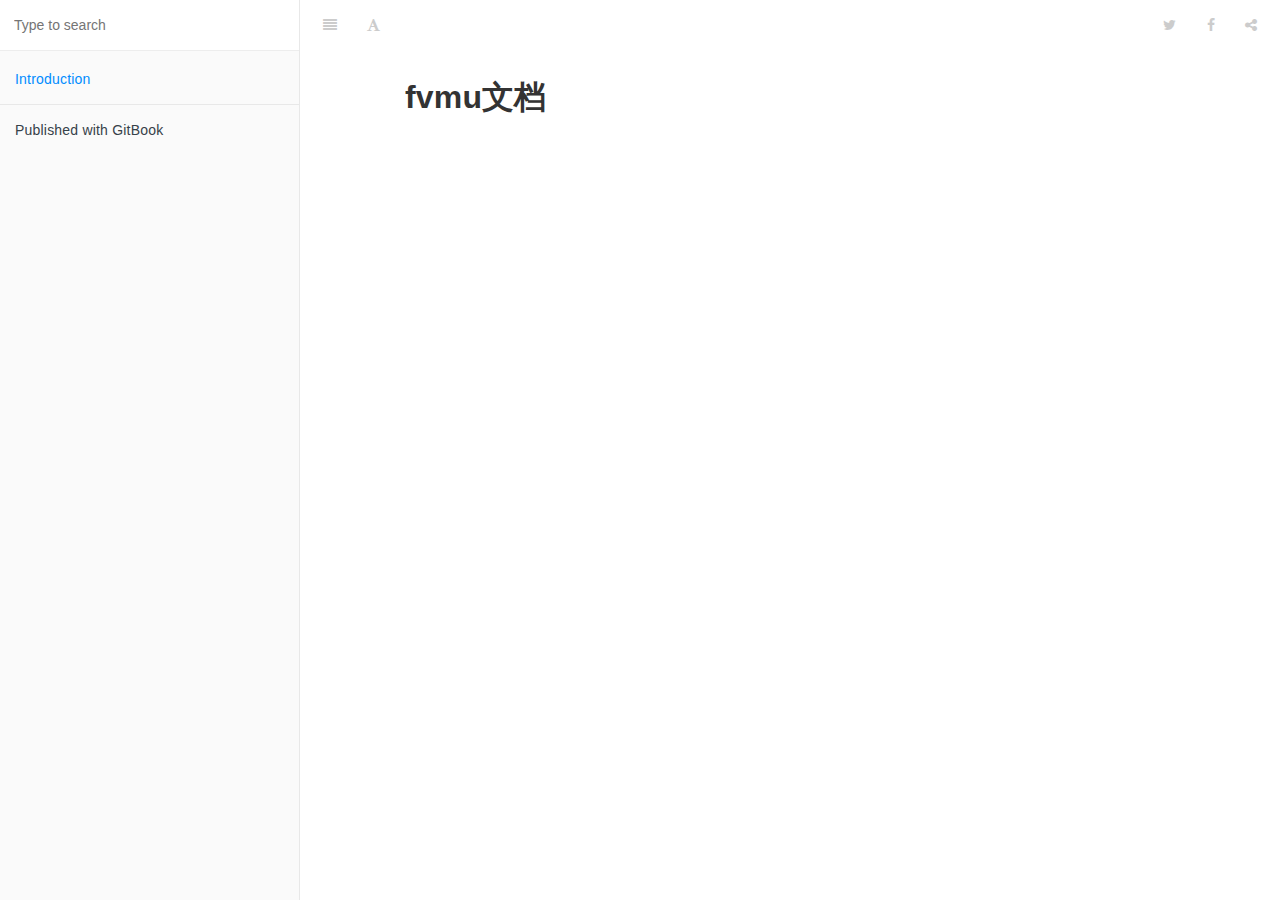
==== docs/index.html @ e343ff49 "初始化" ====
<!DOCTYPE HTML>
<html lang="" >
    <head>
        <meta charset="UTF-8">
        <meta content="text/html; charset=utf-8" http-equiv="Content-Type">
        <title>Introduction · GitBook</title>
        <meta http-equiv="X-UA-Compatible" content="IE=edge" />
        <meta name="description" content="">
        <meta name="generator" content="GitBook 3.2.3">
        
        
        
    
    <link rel="stylesheet" href="gitbook/style.css">

    
            
                
                <link rel="stylesheet" href="gitbook/gitbook-plugin-highlight/website.css">
                
            
                
                <link rel="stylesheet" href="gitbook/gitbook-plugin-search/search.css">
                
            
                
                <link rel="stylesheet" href="gitbook/gitbook-plugin-fontsettings/website.css">
                
            
        

    

    
        
    
        
    
        
    
        
    
        
    
        
    

        
    
    
    <meta name="HandheldFriendly" content="true"/>
    <meta name="viewport" content="width=device-width, initial-scale=1, user-scalable=no">
    <meta name="apple-mobile-web-app-capable" content="yes">
    <meta name="apple-mobile-web-app-status-bar-style" content="black">
    <link rel="apple-touch-icon-precomposed" sizes="152x152" href="gitbook/images/apple-touch-icon-precomposed-152.png">
    <link rel="shortcut icon" href="gitbook/images/favicon.ico" type="image/x-icon">

    
    

    </head>
    <body>
        
<div class="book">
    <div class="book-summary">
        
            
<div id="book-search-input" role="search">
    <input type="text" placeholder="Type to search" />
</div>

            
                <nav role="navigation">
                


<ul class="summary">
    
    

    

    
        
        
    
        <li class="chapter active" data-level="1.1" data-path="./">
            
                <a href="./">
            
                    
                    Introduction
            
                </a>
            

            
        </li>
    

    

    <li class="divider"></li>

    <li>
        <a href="https://www.gitbook.com" target="blank" class="gitbook-link">
            Published with GitBook
        </a>
    </li>
</ul>


                </nav>
            
        
    </div>

    <div class="book-body">
        
            <div class="body-inner">
                
                    

<div class="book-header" role="navigation">
    

    <!-- Title -->
    <h1>
        <i class="fa fa-circle-o-notch fa-spin"></i>
        <a href="." >Introduction</a>
    </h1>
</div>




                    <div class="page-wrapper" tabindex="-1" role="main">
                        <div class="page-inner">
                            
<div id="book-search-results">
    <div class="search-noresults">
    
                                <section class="normal markdown-section">
                                
                                <h1 id="fvmu&#x6587;&#x6863;">fvmu&#x6587;&#x6863;</h1>

                                
                                </section>
                            
    </div>
    <div class="search-results">
        <div class="has-results">
            
            <h1 class="search-results-title"><span class='search-results-count'></span> results matching "<span class='search-query'></span>"</h1>
            <ul class="search-results-list"></ul>
            
        </div>
        <div class="no-results">
            
            <h1 class="search-results-title">No results matching "<span class='search-query'></span>"</h1>
            
        </div>
    </div>
</div>

                        </div>
                    </div>
                
            </div>

            
                
                
            
        
    </div>

    <script>
        var gitbook = gitbook || [];
        gitbook.push(function() {
            gitbook.page.hasChanged({"page":{"title":"Introduction","level":"1.1","depth":1,"dir":"ltr"},"config":{"gitbook":"*","theme":"default","variables":{},"plugins":[],"pluginsConfig":{"highlight":{},"search":{},"lunr":{"maxIndexSize":1000000,"ignoreSpecialCharacters":false},"sharing":{"facebook":true,"twitter":true,"google":false,"weibo":false,"instapaper":false,"vk":false,"all":["facebook","google","twitter","weibo","instapaper"]},"fontsettings":{"theme":"white","family":"sans","size":2},"theme-default":{"styles":{"website":"styles/website.css","pdf":"styles/pdf.css","epub":"styles/epub.css","mobi":"styles/mobi.css","ebook":"styles/ebook.css","print":"styles/print.css"},"showLevel":false}},"structure":{"langs":"LANGS.md","readme":"README.md","glossary":"GLOSSARY.md","summary":"SUMMARY.md"},"pdf":{"pageNumbers":true,"fontSize":12,"fontFamily":"Arial","paperSize":"a4","chapterMark":"pagebreak","pageBreaksBefore":"/","margin":{"right":62,"left":62,"top":56,"bottom":56}},"styles":{"website":"styles/website.css","pdf":"styles/pdf.css","epub":"styles/epub.css","mobi":"styles/mobi.css","ebook":"styles/ebook.css","print":"styles/print.css"}},"file":{"path":"README.MD","mtime":"2018-05-11T04:02:07.594Z","type":"markdown"},"gitbook":{"version":"3.2.3","time":"2018-05-11T05:44:29.492Z"},"basePath":".","book":{"language":""}});
        });
    </script>
</div>

        
    <script src="gitbook/gitbook.js"></script>
    <script src="gitbook/theme.js"></script>
    
        
        <script src="gitbook/gitbook-plugin-search/search-engine.js"></script>
        
    
        
        <script src="gitbook/gitbook-plugin-search/search.js"></script>
        
    
        
        <script src="gitbook/gitbook-plugin-lunr/lunr.min.js"></script>
        
    
        
        <script src="gitbook/gitbook-plugin-lunr/search-lunr.js"></script>
        
    
        
        <script src="gitbook/gitbook-plugin-sharing/buttons.js"></script>
        
    
        
        <script src="gitbook/gitbook-plugin-fontsettings/fontsettings.js"></script>
        
    

    </body>
</html>
---- docs/gitbook/gitbook-plugin-highlight/website.css ----
.book .book-body .page-wrapper .page-inner section.normal pre,
.book .book-body .page-wrapper .page-inner section.normal code {
  /* http://jmblog.github.com/color-themes-for-google-code-highlightjs */
  /* Tomorrow Comment */
  /* Tomorrow Red */
  /* Tomorrow Orange */
  /* Tomorrow Yellow */
  /* Tomorrow Green */
  /* Tomorrow Aqua */
  /* Tomorrow Blue */
  /* Tomorrow Purple */
}
.book .book-body .page-wrapper .page-inner section.normal pre .hljs-comment,
.book .book-body .page-wrapper .page-inner section.normal code .hljs-comment,
.book .book-body .page-wrapper .page-inner section.normal pre .hljs-title,
.book .book-body .page-wrapper .page-inner section.normal code .hljs-title {
  color: #8e908c;
}
.book .book-body .page-wrapper .page-inner section.normal pre .hljs-variable,
.book .book-body .page-wrapper .page-inner section.normal code .hljs-variable,
.book .book-body .page-wrapper .page-inner section.normal pre .hljs-attribute,
.book .book-body .page-wrapper .page-inner section.normal code .hljs-attribute,
.book .book-body .page-wrapper .page-inner section.normal pre .hljs-tag,
.book .book-body .page-wrapper .page-inner section.normal code .hljs-tag,
.book .book-body .page-wrapper .page-inner section.normal pre .hljs-regexp,
.book .book-body .page-wrapper .page-inner section.normal code .hljs-regexp,
.book .book-body .page-wrapper .page-inner section.normal pre .hljs-deletion,
.book .book-body .page-wrapper .page-inner section.normal code .hljs-deletion,
.book .book-body .page-wrapper .page-inner section.normal pre .ruby .hljs-constant,
.book .book-body .page-wrapper .page-inner section.normal code .ruby .hljs-constant,
.book .book-body .page-wrapper .page-inner section.normal pre .xml .hljs-tag .hljs-title,
.book .book-body .page-wrapper .page-inner section.normal code .xml .hljs-tag .hljs-title,
.book .book-body .page-wrapper .page-inner section.normal pre .xml .hljs-pi,
.book .book-body .page-wrapper .page-inner section.normal code .xml .hljs-pi,
.book .book-body .page-wrapper .page-inner section.normal pre .xml .hljs-doctype,
.book .book-body .page-wrapper .page-inner section.normal code .xml .hljs-doctype,
.book .book-body .page-wrapper .page-inner section.normal pre .html .hljs-doctype,
.book .book-body .page-wrapper .page-inner section.normal code .html .hljs-doctype,
.book .book-body .page-wrapper .page-inner section.normal pre .css .hljs-id,
.book .book-body .page-wrapper .page-inner section.normal code .css .hljs-id,
.book .book-body .page-wrapper .page-inner section.normal pre .css .hljs-class,
.book .book-body .page-wrapper .page-inner section.normal code .css .hljs-class,
.book .book-body .page-wrapper .page-inner section.normal pre .css .hljs-pseudo,
.book .book-body .page-wrapper .page-inner section.normal code .css .hljs-pseudo {
  color: #c82829;
}
.book .book-body .page-wrapper .page-inner section.normal pre .hljs-number,
.book .book-body .page-wrapper .page-inner section.normal code .hljs-number,
.book .book-body .page-wrapper .page-inner section.normal pre .hljs-preprocessor,
.book .book-body .page-wrapper .page-inner section.normal code .hljs-preprocessor,
.book .book-body .page-wrapper .page-inner section.normal pre .hljs-pragma,
.book .book-body .page-wrapper .page-inner section.normal code .hljs-pragma,
.book .book-body .page-wrapper .page-inner section.normal pre .hljs-built_in,
.book .book-body .page-wrapper .page-inner section.normal code .hljs-built_in,
.book .book-body .page-wrapper .page-inner section.normal pre .hljs-literal,
.book .book-body .page-wrapper .page-inner section.normal code .hljs-literal,
.book .book-body .page-wrapper .page-inner section.normal pre .hljs-params,
.book .book-body .page-wrapper .page-inner section.normal code .hljs-params,
.book .book-body .page-wrapper .page-inner section.normal pre .hljs-constant,
.book .book-body .page-wrapper .page-inner section.normal code .hljs-constant {
  color: #f5871f;
}
.book .book-body .page-wrapper .page-inner section.normal pre .ruby .hljs-class .hljs-title,
.book .book-body .page-wrapper .page-inner section.normal code .ruby .hljs-class .hljs-title,
.book .book-body .page-wrapper .page-inner section.normal pre .css .hljs-rules .hljs-attribute,
.book .book-body .page-wrapper .page-inner section.normal code .css .hljs-rules .hljs-attribute {
  color: #eab700;
}
.book .book-body .page-wrapper .page-inner section.normal pre .hljs-string,
.book .book-body .page-wrapper .page-inner section.normal code .hljs-string,
.book .book-body .page-wrapper .page-inner section.normal pre .hljs-value,
.book .book-body .page-wrapper .page-inner section.normal code .hljs-value,
.book .book-body .page-wrapper .page-inner section.normal pre .hljs-inheritance,
.book .book-body .page-wrapper .page-inner section.normal code .hljs-inheritance,
.book .book-body .page-wrapper .page-inner section.normal pre .hljs-header,
.book .book-body .page-wrapper .page-inner section.normal code .hljs-header,
.book .book-body .page-wrapper .page-inner section.normal pre .hljs-addition,
.book .book-body .page-wrapper .page-inner section.normal code .hljs-addition,
.book .book-body .page-wrapper .page-inner section.normal pre .ruby .hljs-symbol,
.book .book-body .page-wrapper .page-inner section.normal code .ruby .hljs-symbol,
.book .book-body .page-wrapper .page-inner section.normal pre .xml .hljs-cdata,
.book .book-body .page-wrapper .page-inner section.normal code .xml .hljs-cdata {
  color: #718c00;
}
.book .book-body .page-wrapper .page-inner section.normal pre .css .hljs-hexcolor,
.book .book-body .page-wrapper .page-inner section.normal code .css .hljs-hexcolor {
  color: #3e999f;
}
.book .book-body .page-wrapper .page-inner section.normal pre .hljs-function,
.book .book-body .page-wrapper .page-inner section.normal code .hljs-function,
.book .book-body .page-wrapper .page-inner section.normal pre .python .hljs-decorator,
.book .book-body .page-wrapper .page-inner section.normal code .python .hljs-decorator,
.book .book-body .page-wrapper .page-inner section.normal pre .python .hljs-title,
.book .book-body .page-wrapper .page-inner section.normal code .python .hljs-title,
.book .book-body .page-wrapper .page-inner section.normal pre .ruby .hljs-function .hljs-title,
.book .book-body .page-wrapper .page-inner section.normal code .ruby .hljs-function .hljs-title,
.book .book-body .page-wrapper .page-inner section.normal pre .ruby .hljs-title .hljs-keyword,
.book .book-body .page-wrapper .page-inner section.normal code .ruby .hljs-title .hljs-keyword,
.book .book-body .page-wrapper .page-inner section.normal pre .perl .hljs-sub,
.book .book-body .page-wrapper .page-inner section.normal code .perl .hljs-sub,
.book .book-body .page-wrapper .page-inner section.normal pre .javascript .hljs-title,
.book .book-body .page-wrapper .page-inner section.normal code .javascript .hljs-title,
.book .book-body .page-wrapper .page-inner section.normal pre .coffeescript .hljs-title,
.book .book-body .page-wrapper .page-inner section.normal code .coffeescript .hljs-title {
  color: #4271ae;
}
.book .book-body .page-wrapper .page-inner section.normal pre .hljs-keyword,
.book .book-body .page-wrapper .page-inner section.normal code .hljs-keyword,
.book .book-body .page-wrapper .page-inner section.normal pre .javascript .hljs-function,
.book .book-body .page-wrapper .page-inner section.normal code .javascript .hljs-function {
  color: #8959a8;
}
.book .book-body .page-wrapper .page-inner section.normal pre .hljs,
.book .book-body .page-wrapper .page-inner section.normal code .hljs {
  display: block;
  background: white;
  color: #4d4d4c;
  padding: 0.5em;
}
.book .book-body .page-wrapper .page-inner section.normal pre .coffeescript .javascript,
.book .book-body .page-wrapper .page-inner section.normal code .coffeescript .javascript,
.book .book-body .page-wrapper .page-inner section.normal pre .javascript .xml,
.book .book-body .page-wrapper .page-inner section.normal code .javascript .xml,
.book .book-body .page-wrapper .page-inner section.normal pre .tex .hljs-formula,
.book .book-body .page-wrapper .page-inner section.normal code .tex .hljs-formula,
.book .book-body .page-wrapper .page-inner section.normal pre .xml .javascript,
.book .book-body .page-wrapper .page-inner section.normal code .xml .javascript,
.book .book-body .page-wrapper .page-inner section.normal pre .xml .vbscript,
.book .book-body .page-wrapper .page-inner section.normal code .xml .vbscript,
.book .book-body .page-wrapper .page-inner section.normal pre .xml .css,
.book .book-body .page-wrapper .page-inner section.normal code .xml .css,
.book .book-body .page-wrapper .page-inner section.normal pre .xml .hljs-cdata,
.book .book-body .page-wrapper .page-inner section.normal code .xml .hljs-cdata {
  opacity: 0.5;
}
.book.color-theme-1 .book-body .page-wrapper .page-inner section.normal pre,
.book.color-theme-1 .book-body .page-wrapper .page-inner section.normal code {
  /*

Orginal Style from ethanschoonover.com/solarized (c) Jeremy Hull <sourdrums@gmail.com>

*/
  /* Solarized Green */
  /* Solarized Cyan */
  /* Solarized Blue */
  /* Solarized Yellow */
  /* Solarized Orange */
  /* Solarized Red */
  /* Solarized Violet */
}
.book.color-theme-1 .book-body .page-wrapper .page-inner section.normal pre .hljs,
.book.color-theme-1 .book-body .page-wrapper .page-inner section.normal code .hljs {
  display: block;
  padding: 0.5em;
  background: #fdf6e3;
  color: #657b83;
}
.book.color-theme-1 .book-body .page-wrapper .page-inner section.normal pre .hljs-comment,
.book.color-theme-1 .book-body .page-wrapper .page-inner section.normal code .hljs-comment,
.book.color-theme-1 .book-body .page-wrapper .page-inner section.normal pre .hljs-template_comment,
.book.color-theme-1 .book-body .page-wrapper .page-inner section.normal code .hljs-template_comment,
.book.color-theme-1 .book-body .page-wrapper .page-inner section.normal pre .diff .hljs-header,
.book.color-theme-1 .book-body .page-wrapper .page-inner section.normal code .diff .hljs-header,
.book.color-theme-1 .book-body .page-wrapper .page-inner section.normal pre .hljs-doctype,
.book.color-theme-1 .book-body .page-wrapper .page-inner section.normal code .hljs-doctype,
.book.color-theme-1 .book-body .page-wrapper .page-inner section.normal pre .hljs-pi,
.book.color-theme-1 .book-body .page-wrapper .page-inner section.normal code .hljs-pi,
.book.color-theme-1 .book-body .page-wrapper .page-inner section.normal pre .lisp .hljs-string,
.book.color-theme-1 .book-body .page-wrapper .page-inner section.normal code .lisp .hljs-string,
.book.color-theme-1 .book-body .page-wrapper .page-inner section.normal pre .hljs-javadoc,
.book.color-theme-1 .book-body .page-wrapper .page-inner section.normal code .hljs-javadoc {
  color: #93a1a1;
}
.book.color-theme-1 .book-body .page-wrapper .page-inner section.normal pre .hljs-keyword,
.book.color-theme-1 .book-body .page-wrapper .page-inner section.normal code .hljs-keyword,
.book.color-theme-1 .book-body .page-wrapper .page-inner section.normal pre .hljs-winutils,
.book.color-theme-1 .book-body .page-wrapper .page-inner section.normal code .hljs-winutils,
.book.color-theme-1 .book-body .page-wrapper .page-inner section.normal pre .method,
.book.color-theme-1 .book-body .page-wrapper .page-inner section.normal code .method,
.book.color-theme-1 .book-body .page-wrapper .page-inner section.normal pre .hljs-addition,
.book.color-theme-1 .book-body .page-wrapper .page-inner section.normal code .hljs-addition,
.book.color-theme-1 .book-body .page-wrapper .page-inner section.normal pre .css .hljs-tag,
.book.color-theme-1 .book-body .page-wrapper .page-inner section.normal code .css .hljs-tag,
.book.color-theme-1 .book-body .page-wrapper .page-inner section.normal pre .hljs-request,
.book.color-theme-1 .book-body .page-wrapper .page-inner section.normal code .hljs-request,
.book.color-theme-1 .book-body .page-wrapper .page-inner section.normal pre .hljs-status,
.book.color-theme-1 .book-body .page-wrapper .page-inner section.normal code .hljs-status,
.book.color-theme-1 .book-body .page-wrapper .page-inner section.normal pre .nginx .hljs-title,
.book.color-theme-1 .book-body .page-wrapper .page-inner section.normal code .nginx .hljs-title {
  color: #859900;
}
.book.color-theme-1 .book-body .page-wrapper .page-inner section.normal pre .hljs-number,
.book.color-theme-1 .book-body .page-wrapper .page-inner section.normal code .hljs-number,
.book.color-theme-1 .book-body .page-wrapper .page-inner section.normal pre .hljs-command,
.book.color-theme-1 .book-body .page-wrapper .page-inner section.normal code .hljs-command,
.book.color-theme-1 .book-body .page-wrapper .page-inner section.normal pre .hljs-string,
.book.color-theme-1 .book-body .page-wrapper .page-inner section.normal code .hljs-string,
.book.color-theme-1 .book-body .page-wrapper .page-inner section.normal pre .hljs-tag .hljs-value,
.book.color-theme-1 .book-body .page-wrapper .page-inner section.normal code .hljs-tag .hljs-value,
.book.color-theme-1 .book-body .page-wrapper .page-inner section.normal pre .hljs-rules .hljs-value,
.book.color-theme-1 .book-body .page-wrapper .page-inner section.normal code .hljs-rules .hljs-value,
.book.color-theme-1 .book-body .page-wrapper .page-inner section.normal pre .hljs-phpdoc,
.book.color-theme-1 .book-body .page-wrapper .page-inner section.normal code .hljs-phpdoc,
.book.color-theme-1 .book-body .page-wrapper .page-inner section.normal pre .tex .hljs-formula,
.book.color-theme-1 .book-body .page-wrapper .page-inner section.normal code .tex .hljs-formula,
.book.color-theme-1 .book-body .page-wrapper .page-inner section.normal pre .hljs-regexp,
.book.color-theme-1 .book-body .page-wrapper .page-inner section.normal code .hljs-regexp,
.book.color-theme-1 .book-body .page-wrapper .page-inner section.normal pre .hljs-hexcolor,
.book.color-theme-1 .book-body .page-wrapper .page-inner section.normal code .hljs-hexcolor,
.book.color-theme-1 .book-body .page-wrapper .page-inner section.normal pre .hljs-link_url,
.book.color-theme-1 .book-body .page-wrapper .page-inner section.normal code .hljs-link_url {
  color: #2aa198;
}
.book.color-theme-1 .book-body .page-wrapper .page-inner section.normal pre .hljs-title,
.book.color-theme-1 .book-body .page-wrapper .page-inner section.normal code .hljs-title,
.book.color-theme-1 .book-body .page-wrapper .page-inner section.normal pre .hljs-localvars,
.book.color-theme-1 .book-body .page-wrapper .page-inner section.normal code .hljs-localvars,
.book.color-theme-1 .book-body .page-wrapper .page-inner section.normal pre .hljs-chunk,
.book.color-theme-1 .book-body .page-wrapper .page-inner section.normal code .hljs-chunk,
.book.color-theme-1 .book-body .page-wrapper .page-inner section.normal pre .hljs-decorator,
.book.color-theme-1 .book-body .page-wrapper .page-inner section.normal code .hljs-decorator,
.book.color-theme-1 .book-body .page-wrapper .page-inner section.normal pre .hljs-built_in,
.book.color-theme-1 .book-body .page-wrapper .page-inner section.normal code .hljs-built_in,
.book.color-theme-1 .book-body .page-wrapper .page-inner section.normal pre .hljs-identifier,
.book.color-theme-1 .book-body .page-wrapper .page-inner section.normal code .hljs-identifier,
.book.color-theme-1 .book-body .page-wrapper .page-inner section.normal pre .vhdl .hljs-literal,
.book.color-theme-1 .book-body .page-wrapper .page-inner section.normal code .vhdl .hljs-literal,
.book.color-theme-1 .book-body .page-wrapper .page-inner section.normal pre .hljs-id,
.book.color-theme-1 .book-body .page-wrapper .page-inner section.normal code .hljs-id,
.book.color-theme-1 .book-body .page-wrapper .page-inner section.normal pre .css .hljs-function,
.book.color-theme-1 .book-body .page-wrapper .page-inner section.normal code .css .hljs-function {
  color: #268bd2;
}
.book.color-theme-1 .book-body .page-wrapper .page-inner section.normal pre .hljs-attribute,
.book.color-theme-1 .book-body .page-wrapper .page-inner section.normal code .hljs-attribute,
.book.color-theme-1 .book-body .page-wrapper .page-inner section.normal pre .hljs-variable,
.book.color-theme-1 .book-body .page-wrapper .page-inner section.normal code .hljs-variable,
.book.color-theme-1 .book-body .page-wrapper .page-inner section.normal pre .lisp .hljs-body,
.book.color-theme-1 .book-body .page-wrapper .page-inner section.normal code .lisp .hljs-body,
.book.color-theme-1 .book-body .page-wrapper .page-inner section.normal pre .smalltalk .hljs-number,
.book.color-theme-1 .book-body .page-wrapper .page-inner section.normal code .smalltalk .hljs-number,
.book.color-theme-1 .book-body .page-wrapper .page-inner section.normal pre .hljs-constant,
.book.color-theme-1 .book-body .page-wrapper .page-inner section.normal code .hljs-constant,
.book.color-theme-1 .book-body .page-wrapper .page-inner section.normal pre .hljs-class .hljs-title,
.book.color-theme-1 .book-body .page-wrapper .page-inner section.normal code .hljs-class .hljs-title,
.book.color-theme-1 .book-body .page-wrapper .page-inner section.normal pre .hljs-parent,
.book.color-theme-1 .book-body .page-wrapper .page-inner section.normal code .hljs-parent,
.book.color-theme-1 .book-body .page-wrapper .page-inner section.normal pre .haskell .hljs-type,
.book.color-theme-1 .book-body .page-wrapper .page-inner section.normal code .haskell .hljs-type,
.book.color-theme-1 .book-body .page-wrapper .page-inner section.normal pre .hljs-link_reference,
.book.color-theme-1 .book-body .page-wrapper .page-inner section.normal code .hljs-link_reference {
  color: #b58900;
}
.book.color-theme-1 .book-body .page-wrapper .page-inner section.normal pre .hljs-preprocessor,
.book.color-theme-1 .book-body .page-wrapper .page-inner section.normal code .hljs-preprocessor,
.book.color-theme-1 .book-body .page-wrapper .page-inner section.normal pre .hljs-preprocessor .hljs-keyword,
.book.color-theme-1 .book-body .page-wrapper .page-inner section.normal code .hljs-preprocessor .hljs-keyword,
.book.color-theme-1 .book-body .page-wrapper .page-inner section.normal pre .hljs-pragma,
.book.color-theme-1 .book-body .page-wrapper .page-inner section.normal code .hljs-pragma,
.book.color-theme-1 .book-body .page-wrapper .page-inner section.normal pre .hljs-shebang,
.book.color-theme-1 .book-body .page-wrapper .page-inner section.normal code .hljs-shebang,
.book.color-theme-1 .book-body .page-wrapper .page-inner section.normal pre .hljs-symbol,
.book.color-theme-1 .book-body .page-wrapper .page-inner section.normal code .hljs-symbol,
.book.color-theme-1 .book-body .page-wrapper .page-inner section.normal pre .hljs-symbol .hljs-string,
.book.color-theme-1 .book-body .page-wrapper .page-inner section.normal code .hljs-symbol .hljs-string,
.book.color-theme-1 .book-body .page-wrapper .page-inner section.normal pre .diff .hljs-change,
.book.color-theme-1 .book-body .page-wrapper .page-inner section.normal code .diff .hljs-change,
.book.color-theme-1 .book-body .page-wrapper .page-inner section.normal pre .hljs-special,
.book.color-theme-1 .book-body .page-wrapper .page-inner section.normal code .hljs-special,
.book.color-theme-1 .book-body .page-wrapper .page-inner section.normal pre .hljs-attr_selector,
.book.color-theme-1 .book-body .page-wrapper .page-inner section.normal code .hljs-attr_selector,
.book.color-theme-1 .book-body .page-wrapper .page-inner section.normal pre .hljs-subst,
.book.color-theme-1 .book-body .page-wrapper .page-inner section.normal code .hljs-subst,
.book.color-theme-1 .book-body .page-wrapper .page-inner section.normal pre .hljs-cdata,
.book.color-theme-1 .book-body .page-wrapper .page-inner section.normal code .hljs-cdata,
.book.color-theme-1 .book-body .page-wrapper .page-inner section.normal pre .clojure .hljs-title,
.book.color-theme-1 .book-body .page-wrapper .page-inner section.normal code .clojure .hljs-title,
.book.color-theme-1 .book-body .page-wrapper .page-inner section.normal pre .css .hljs-pseudo,
.book.color-theme-1 .book-body .page-wrapper .page-inner section.normal code .css .hljs-pseudo,
.book.color-theme-1 .book-body .page-wrapper .page-inner section.normal pre .hljs-header,
.book.color-theme-1 .book-body .page-wrapper .page-inner section.normal code .hljs-header {
  color: #cb4b16;
}
.book.color-theme-1 .book-body .page-wrapper .page-inner section.normal pre .hljs-deletion,
.book.color-theme-1 .book-body .page-wrapper .page-inner section.normal code .hljs-deletion,
.book.color-theme-1 .book-body .page-wrapper .page-inner section.normal pre .hljs-important,
.book.color-theme-1 .book-body .page-wrapper .page-inner section.normal code .hljs-important {
  color: #dc322f;
}
.book.color-theme-1 .book-body .page-wrapper .page-inner section.normal pre .hljs-link_label,
.book.color-theme-1 .book-body .page-wrapper .page-inner section.normal code .hljs-link_label {
  color: #6c71c4;
}
.book.color-theme-1 .book-body .page-wrapper .page-inner section.normal pre .tex .hljs-formula,
.book.color-theme-1 .book-body .page-wrapper .page-inner section.normal code .tex .hljs-formula {
  background: #eee8d5;
}
.book.color-theme-2 .book-body .page-wrapper .page-inner section.normal pre,
.book.color-theme-2 .book-body .page-wrapper .page-inner section.normal code {
  /* Tomorrow Night Bright Theme */
  /* Original theme - https://github.com/chriskempson/tomorrow-theme */
  /* http://jmblog.github.com/color-themes-for-google-code-highlightjs */
  /* Tomorrow Comment */
  /* Tomorrow Red */
  /* Tomorrow Orange */
  /* Tomorrow Yellow */
  /* Tomorrow Green */
  /* Tomorrow Aqua */
  /* Tomorrow Blue */
  /* Tomorrow Purple */
}
.book.color-theme-2 .book-body .page-wrapper .page-inner section.normal pre .hljs-comment,
.book.color-theme-2 .book-body .page-wrapper .page-inner section.normal code .hljs-comment,
.book.color-theme-2 .book-body .page-wrapper .page-inner section.normal pre .hljs-title,
.book.color-theme-2 .book-body .page-wrapper .page-inner section.normal code .hljs-title {
  color: #969896;
}
.book.color-theme-2 .book-body .page-wrapper .page-inner section.normal pre .hljs-variable,
.book.color-theme-2 .book-body .page-wrapper .page-inner section.normal code .hljs-variable,
.book.color-theme-2 .book-body .page-wrapper .page-inner section.normal pre .hljs-attribute,
.book.color-theme-2 .book-body .page-wrapper .page-inner section.normal code .hljs-attribute,
.book.color-theme-2 .book-body .page-wrapper .page-inner section.normal pre .hljs-tag,
.book.color-theme-2 .book-body .page-wrapper .page-inner section.normal code .hljs-tag,
.book.color-theme-2 .book-body .page-wrapper .page-inner section.normal pre .hljs-regexp,
.book.color-theme-2 .book-body .page-wrapper .page-inner section.normal code .hljs-regexp,
.book.color-theme-2 .book-body .page-wrapper .page-inner section.normal pre .hljs-deletion,
.book.color-theme-2 .book-body .page-wrapper .page-inner section.normal code .hljs-deletion,
.book.color-theme-2 .book-body .page-wrapper .page-inner section.normal pre .ruby .hljs-constant,
.book.color-theme-2 .book-body .page-wrapper .page-inner section.normal code .ruby .hljs-constant,
.book.color-theme-2 .book-body .page-wrapper .page-inner section.normal pre .xml .hljs-tag .hljs-title,
.book.color-theme-2 .book-body .page-wrapper .page-inner section.normal code .xml .hljs-tag .hljs-title,
.book.color-theme-2 .book-body .page-wrapper .page-inner section.normal pre .xml .hljs-pi,
.book.color-theme-2 .book-body .page-wrapper .page-inner section.normal code .xml .hljs-pi,
.book.color-theme-2 .book-body .page-wrapper .page-inner section.normal pre .xml .hljs-doctype,
.book.color-theme-2 .book-body .page-wrapper .page-inner section.normal code .xml .hljs-doctype,
.book.color-theme-2 .book-body .page-wrapper .page-inner section.normal pre .html .hljs-doctype,
.book.color-theme-2 .book-body .page-wrapper .page-inner section.normal code .html .hljs-doctype,
.book.color-theme-2 .book-body .page-wrapper .page-inner section.normal pre .css .hljs-id,
.book.color-theme-2 .book-body .page-wrapper .page-inner section.normal code .css .hljs-id,
.book.color-theme-2 .book-body .page-wrapper .page-inner section.normal pre .css .hljs-class,
.book.color-theme-2 .book-body .page-wrapper .page-inner section.normal code .css .hljs-class,
.book.color-theme-2 .book-body .page-wrapper .page-inner section.normal pre .css .hljs-pseudo,
.book.color-theme-2 .book-body .page-wrapper .page-inner section.normal code .css .hljs-pseudo {
  color: #d54e53;
}
.book.color-theme-2 .book-body .page-wrapper .page-inner section.normal pre .hljs-number,
.book.color-theme-2 .book-body .page-wrapper .page-inner section.normal code .hljs-number,
.book.color-theme-2 .book-body .page-wrapper .page-inner section.normal pre .hljs-preprocessor,
.book.color-theme-2 .book-body .page-wrapper .page-inner section.normal code .hljs-preprocessor,
.book.color-theme-2 .book-body .page-wrapper .page-inner section.normal pre .hljs-pragma,
.book.color-theme-2 .book-body .page-wrapper .page-inner section.normal code .hljs-pragma,
.book.color-theme-2 .book-body .page-wrapper .page-inner section.normal pre .hljs-built_in,
.book.color-theme-2 .book-body .page-wrapper .page-inner section.normal code .hljs-built_in,
.book.color-theme-2 .book-body .page-wrapper .page-inner section.normal pre .hljs-literal,
.book.color-theme-2 .book-body .page-wrapper .page-inner section.normal code .hljs-literal,
.book.color-theme-2 .book-body .page-wrapper .page-inner section.normal pre .hljs-params,
.book.color-theme-2 .book-body .page-wrapper .page-inner section.normal code .hljs-params,
.book.color-theme-2 .book-body .page-wrapper .page-inner section.normal pre .hljs-constant,
.book.color-theme-2 .book-body .page-wrapper .page-inner section.normal code .hljs-constant {
  color: #e78c45;
}
.book.color-theme-2 .book-body .page-wrapper .page-inner section.normal pre .ruby .hljs-class .hljs-title,
.book.color-theme-2 .book-body .page-wrapper .page-inner section.normal code .ruby .hljs-class .hljs-title,
.book.color-theme-2 .book-body .page-wrapper .page-inner section.normal pre .css .hljs-rules .hljs-attribute,
.book.color-theme-2 .book-body .page-wrapper .page-inner section.normal code .css .hljs-rules .hljs-attribute {
  color: #e7c547;
}
.book.color-theme-2 .book-body .page-wrapper .page-inner section.normal pre .hljs-string,
.book.color-theme-2 .book-body .page-wrapper .page-inner section.normal code .hljs-string,
.book.color-theme-2 .book-body .page-wrapper .page-inner section.normal pre .hljs-value,
.book.color-theme-2 .book-body .page-wrapper .page-inner section.normal code .hljs-value,
.book.color-theme-2 .book-body .page-wrapper .page-inner section.normal pre .hljs-inheritance,
.book.color-theme-2 .book-body .page-wrapper .page-inner section.normal code .hljs-inheritance,
.book.color-theme-2 .book-body .page-wrapper .page-inner section.normal pre .hljs-header,
.book.color-theme-2 .book-body .page-wrapper .page-inner section.normal code .hljs-header,
.book.color-theme-2 .book-body .page-wrapper .page-inner section.normal pre .hljs-addition,
.book.color-theme-2 .book-body .page-wrapper .page-inner section.normal code .hljs-addition,
.book.color-theme-2 .book-body .page-wrapper .page-inner section.normal pre .ruby .hljs-symbol,
.book.color-theme-2 .book-body .page-wrapper .page-inner section.normal code .ruby .hljs-symbol,
.book.color-theme-2 .book-body .page-wrapper .page-inner section.normal pre .xml .hljs-cdata,
.book.color-theme-2 .book-body .page-wrapper .page-inner section.normal code .xml .hljs-cdata {
  color: #b9ca4a;
}
.book.color-theme-2 .book-body .page-wrapper .page-inner section.normal pre .css .hljs-hexcolor,
.book.color-theme-2 .book-body .page-wrapper .page-inner section.normal code .css .hljs-hexcolor {
  color: #70c0b1;
}
.book.color-theme-2 .book-body .page-wrapper .page-inner section.normal pre .hljs-function,
.book.color-theme-2 .book-body .page-wrapper .page-inner section.normal code .hljs-function,
.book.color-theme-2 .book-body .page-wrapper .page-inner section.normal pre .python .hljs-decorator,
.book.color-theme-2 .book-body .page-wrapper .page-inner section.normal code .python .hljs-decorator,
.book.color-theme-2 .book-body .page-wrapper .page-inner section.normal pre .python .hljs-title,
.book.color-theme-2 .book-body .page-wrapper .page-inner section.normal code .python .hljs-title,
.book.color-theme-2 .book-body .page-wrapper .page-inner section.normal pre .ruby .hljs-function .hljs-title,
.book.color-theme-2 .book-body .page-wrapper .page-inner section.normal code .ruby .hljs-function .hljs-title,
.book.color-theme-2 .book-body .page-wrapper .page-inner section.normal pre .ruby .hljs-title .hljs-keyword,
.book.color-theme-2 .book-body .page-wrapper .page-inner section.normal code .ruby .hljs-title .hljs-keyword,
.book.color-theme-2 .book-body .page-wrapper .page-inner section.normal pre .perl .hljs-sub,
.book.color-theme-2 .book-body .page-wrapper .page-inner section.normal code .perl .hljs-sub,
.book.color-theme-2 .book-body .page-wrapper .page-inner section.normal pre .javascript .hljs-title,
.book.color-theme-2 .book-body .page-wrapper .page-inner section.normal code .javascript .hljs-title,
.book.color-theme-2 .book-body .page-wrapper .page-inner section.normal pre .coffeescript .hljs-title,
.book.color-theme-2 .book-body .page-wrapper .page-inner section.normal code .coffeescript .hljs-title {
  color: #7aa6da;
}
.book.color-theme-2 .book-body .page-wrapper .page-inner section.normal pre .hljs-keyword,
.book.color-theme-2 .book-body .page-wrapper .page-inner section.normal code .hljs-keyword,
.book.color-theme-2 .book-body .page-wrapper .page-inner section.normal pre .javascript .hljs-function,
.book.color-theme-2 .book-body .page-wrapper .page-inner section.normal code .javascript .hljs-function {
  color: #c397d8;
}
.book.color-theme-2 .book-body .page-wrapper .page-inner section.normal pre .hljs,
.book.color-theme-2 .book-body .page-wrapper .page-inner section.normal code .hljs {
  display: block;
  background: black;
  color: #eaeaea;
  padding: 0.5em;
}
.book.color-theme-2 .book-body .page-wrapper .page-inner section.normal pre .coffeescript .javascript,
.book.color-theme-2 .book-body .page-wrapper .page-inner section.normal code .coffeescript .javascript,
.book.color-theme-2 .book-body .page-wrapper .page-inner section.normal pre .javascript .xml,
.book.color-theme-2 .book-body .page-wrapper .page-inner section.normal code .javascript .xml,
.book.color-theme-2 .book-body .page-wrapper .page-inner section.normal pre .tex .hljs-formula,
.book.color-theme-2 .book-body .page-wrapper .page-inner section.normal code .tex .hljs-formula,
.book.color-theme-2 .book-body .page-wrapper .page-inner section.normal pre .xml .javascript,
.book.color-theme-2 .book-body .page-wrapper .page-inner section.normal code .xml .javascript,
.book.color-theme-2 .book-body .page-wrapper .page-inner section.normal pre .xml .vbscript,
.book.color-theme-2 .book-body .page-wrapper .page-inner section.normal code .xml .vbscript,
.book.color-theme-2 .book-body .page-wrapper .page-inner section.normal pre .xml .css,
.book.color-theme-2 .book-body .page-wrapper .page-inner section.normal code .xml .css,
.book.color-theme-2 .book-body .page-wrapper .page-inner section.normal pre .xml .hljs-cdata,
.book.color-theme-2 .book-body .page-wrapper .page-inner section.normal code .xml .hljs-cdata {
  opacity: 0.5;
}
---- docs/gitbook/gitbook-plugin-search/search.css ----
/*
    This CSS only styled the search results section, not the search input
    It defines the basic interraction to hide content when displaying results, etc
*/
#book-search-results .search-results {
  display: none;
}
#book-search-results .search-results ul.search-results-list {
  list-style-type: none;
  padding-left: 0;
}
#book-search-results .search-results ul.search-results-list li {
  margin-bottom: 1.5rem;
  padding-bottom: 0.5rem;
  /* Highlight results */
}
#book-search-results .search-results ul.search-results-list li p em {
  background-color: rgba(255, 220, 0, 0.4);
  font-style: normal;
}
#book-search-results .search-results .no-results {
  display: none;
}
#book-search-results.open .search-results {
  display: block;
}
#book-search-results.open .search-noresults {
  display: none;
}
#book-search-results.no-results .search-results .has-results {
  display: none;
}
#book-search-results.no-results .search-results .no-results {
  display: block;
}
---- docs/gitbook/gitbook-plugin-fontsettings/website.css ----
/*
 * Theme 1
 */
.color-theme-1 .dropdown-menu {
  background-color: #111111;
  border-color: #7e888b;
}
.color-theme-1 .dropdown-menu .dropdown-caret .caret-inner {
  border-bottom: 9px solid #111111;
}
.color-theme-1 .dropdown-menu .buttons {
  border-color: #7e888b;
}
.color-theme-1 .dropdown-menu .button {
  color: #afa790;
}
.color-theme-1 .dropdown-menu .button:hover {
  color: #73553c;
}
/*
 * Theme 2
 */
.color-theme-2 .dropdown-menu {
  background-color: #2d3143;
  border-color: #272a3a;
}
.color-theme-2 .dropdown-menu .dropdown-caret .caret-inner {
  border-bottom: 9px solid #2d3143;
}
.color-theme-2 .dropdown-menu .buttons {
  border-color: #272a3a;
}
.color-theme-2 .dropdown-menu .button {
  color: #62677f;
}
.color-theme-2 .dropdown-menu .button:hover {
  color: #f4f4f5;
}
.book .book-header .font-settings .font-enlarge {
  line-height: 30px;
  font-size: 1.4em;
}
.book .book-header .font-settings .font-reduce {
  line-height: 30px;
  font-size: 1em;
}
.book.color-theme-1 .book-body {
  color: #704214;
  background: #f3eacb;
}
.book.color-theme-1 .book-body .page-wrapper .page-inner section {
  background: #f3eacb;
}
.book.color-theme-2 .book-body {
  color: #bdcadb;
  background: #1c1f2b;
}
.book.color-theme-2 .book-body .page-wrapper .page-inner section {
  background: #1c1f2b;
}
.book.font-size-0 .book-body .page-inner section {
  font-size: 1.2rem;
}
.book.font-size-1 .book-body .page-inner section {
  font-size: 1.4rem;
}
.book.font-size-2 .book-body .page-inner section {
  font-size: 1.6rem;
}
.book.font-size-3 .book-body .page-inner section {
  font-size: 2.2rem;
}
.book.font-size-4 .book-body .page-inner section {
  font-size: 4rem;
}
.book.font-family-0 {
  font-family: Georgia, serif;
}
.book.font-family-1 {
  font-family: "Helvetica Neue", Helvetica, Arial, sans-serif;
}
.book.color-theme-1 .book-body .page-wrapper .page-inner section.normal {
  color: #704214;
}
.book.color-theme-1 .book-body .page-wrapper .page-inner section.normal a {
  color: inherit;
}
.book.color-theme-1 .book-body .page-wrapper .page-inner section.normal h1,
.book.color-theme-1 .book-body .page-wrapper .page-inner section.normal h2,
.book.color-theme-1 .book-body .page-wrapper .page-inner section.normal h3,
.book.color-theme-1 .book-body .page-wrapper .page-inner section.normal h4,
.book.color-theme-1 .book-body .page-wrapper .page-inner section.normal h5,
.book.color-theme-1 .book-body .page-wrapper .page-inner section.normal h6 {
  color: inherit;
}
.book.color-theme-1 .book-body .page-wrapper .page-inner section.normal h1,
.book.color-theme-1 .book-body .page-wrapper .page-inner section.normal h2 {
  border-color: inherit;
}
.book.color-theme-1 .book-body .page-wrapper .page-inner section.normal h6 {
  color: inherit;
}
.book.color-theme-1 .book-body .page-wrapper .page-inner section.normal hr {
  background-color: inherit;
}
.book.color-theme-1 .book-body .page-wrapper .page-inner section.normal blockquote {
  border-color: inherit;
}
.book.color-theme-1 .book-body .page-wrapper .page-inner section.normal pre,
.book.color-theme-1 .book-body .page-wrapper .page-inner section.normal code {
  background: #fdf6e3;
  color: #657b83;
  border-color: #f8df9c;
}
.book.color-theme-1 .book-body .page-wrapper .page-inner section.normal .highlight {
  background-color: inherit;
}
.book.color-theme-1 .book-body .page-wrapper .page-inner section.normal table th,
.book.color-theme-1 .book-body .page-wrapper .page-inner section.normal table td {
  border-color: #f5d06c;
}
.book.color-theme-1 .book-body .page-wrapper .page-inner section.normal table tr {
  color: inherit;
  background-color: #fdf6e3;
  border-color: #444444;
}
.book.color-theme-1 .book-body .page-wrapper .page-inner section.normal table tr:nth-child(2n) {
  background-color: #fbeecb;
}
.book.color-theme-2 .book-body .page-wrapper .page-inner section.normal {
  color: #bdcadb;
}
.book.color-theme-2 .book-body .page-wrapper .page-inner section.normal a {
  color: #3eb1d0;
}
.book.color-theme-2 .book-body .page-wrapper .page-inner section.normal h1,
.book.color-theme-2 .book-body .page-wrapper .page-inner section.normal h2,
.book.color-theme-2 .book-body .page-wrapper .page-inner section.normal h3,
.book.color-theme-2 .book-body .page-wrapper .page-inner section.normal h4,
.book.color-theme-2 .book-body .page-wrapper .page-inner section.normal h5,
.book.color-theme-2 .book-body .page-wrapper .page-inner section.normal h6 {
  color: #fffffa;
}
.book.color-theme-2 .book-body .page-wrapper .page-inner section.normal h1,
.book.color-theme-2 .book-body .page-wrapper .page-inner section.normal h2 {
  border-color: #373b4e;
}
.book.color-theme-2 .book-body .page-wrapper .page-inner section.normal h6 {
  color: #373b4e;
}
.book.color-theme-2 .book-body .page-wrapper .page-inner section.normal hr {
  background-color: #373b4e;
}
.book.color-theme-2 .book-body .page-wrapper .page-inner section.normal blockquote {
  border-color: #373b4e;
}
.book.color-theme-2 .book-body .page-wrapper .page-inner section.normal pre,
.book.color-theme-2 .book-body .page-wrapper .page-inner section.normal code {
  color: #9dbed8;
  background: #2d3143;
  border-color: #2d3143;
}
.book.color-theme-2 .book-body .page-wrapper .page-inner section.normal .highlight {
  background-color: #282a39;
}
.book.color-theme-2 .book-body .page-wrapper .page-inner section.normal table th,
.book.color-theme-2 .book-body .page-wrapper .page-inner section.normal table td {
  border-color: #3b3f54;
}
.book.color-theme-2 .book-body .page-wrapper .page-inner section.normal table tr {
  color: #b6c2d2;
  background-color: #2d3143;
  border-color: #3b3f54;
}
.book.color-theme-2 .book-body .page-wrapper .page-inner section.normal table tr:nth-child(2n) {
  background-color: #35394b;
}
.book.color-theme-1 .book-header {
  color: #afa790;
  background: transparent;
}
.book.color-theme-1 .book-header .btn {
  color: #afa790;
}
.book.color-theme-1 .book-header .btn:hover {
  color: #73553c;
  background: none;
}
.book.color-theme-1 .book-header h1 {
  color: #704214;
}
.book.color-theme-2 .book-header {
  color: #7e888b;
  background: transparent;
}
.book.color-theme-2 .book-header .btn {
  color: #3b3f54;
}
.book.color-theme-2 .book-header .btn:hover {
  color: #fffff5;
  background: none;
}
.book.color-theme-2 .book-header h1 {
  color: #bdcadb;
}
.book.color-theme-1 .book-body .navigation {
  color: #afa790;
}
.book.color-theme-1 .book-body .navigation:hover {
  color: #73553c;
}
.book.color-theme-2 .book-body .navigation {
  color: #383f52;
}
.book.color-theme-2 .book-body .navigation:hover {
  color: #fffff5;
}
/*
 * Theme 1
 */
.book.color-theme-1 .book-summary {
  color: #afa790;
  background: #111111;
  border-right: 1px solid rgba(0, 0, 0, 0.07);
}
.book.color-theme-1 .book-summary .book-search {
  background: transparent;
}
.book.color-theme-1 .book-summary .book-search input,
.book.color-theme-1 .book-summary .book-search input:focus {
  border: 1px solid transparent;
}
.book.color-theme-1 .book-summary ul.summary li.divider {
  background: #7e888b;
  box-shadow: none;
}
.book.color-theme-1 .book-summary ul.summary li i.fa-check {
  color: #33cc33;
}
.book.color-theme-1 .book-summary ul.summary li.done > a {
  color: #877f6a;
}
.book.color-theme-1 .book-summary ul.summary li a,
.book.color-theme-1 .book-summary ul.summary li span {
  color: #877f6a;
  background: transparent;
  font-weight: normal;
}
.book.color-theme-1 .book-summary ul.summary li.active > a,
.book.color-theme-1 .book-summary ul.summary li a:hover {
  color: #704214;
  background: transparent;
  font-weight: normal;
}
/*
 * Theme 2
 */
.book.color-theme-2 .book-summary {
  color: #bcc1d2;
  background: #2d3143;
  border-right: none;
}
.book.color-theme-2 .book-summary .book-search {
  background: transparent;
}
.book.color-theme-2 .book-summary .book-search input,
.book.color-theme-2 .book-summary .book-search input:focus {
  border: 1px solid transparent;
}
.book.color-theme-2 .book-summary ul.summary li.divider {
  background: #272a3a;
  box-shadow: none;
}
.book.color-theme-2 .book-summary ul.summary li i.fa-check {
  color: #33cc33;
}
.book.color-theme-2 .book-summary ul.summary li.done > a {
  color: #62687f;
}
.book.color-theme-2 .book-summary ul.summary li a,
.book.color-theme-2 .book-summary ul.summary li span {
  color: #c1c6d7;
  background: transparent;
  font-weight: 600;
}
.book.color-theme-2 .book-summary ul.summary li.active > a,
.book.color-theme-2 .book-summary ul.summary li a:hover {
  color: #f4f4f5;
  background: #252737;
  font-weight: 600;
}
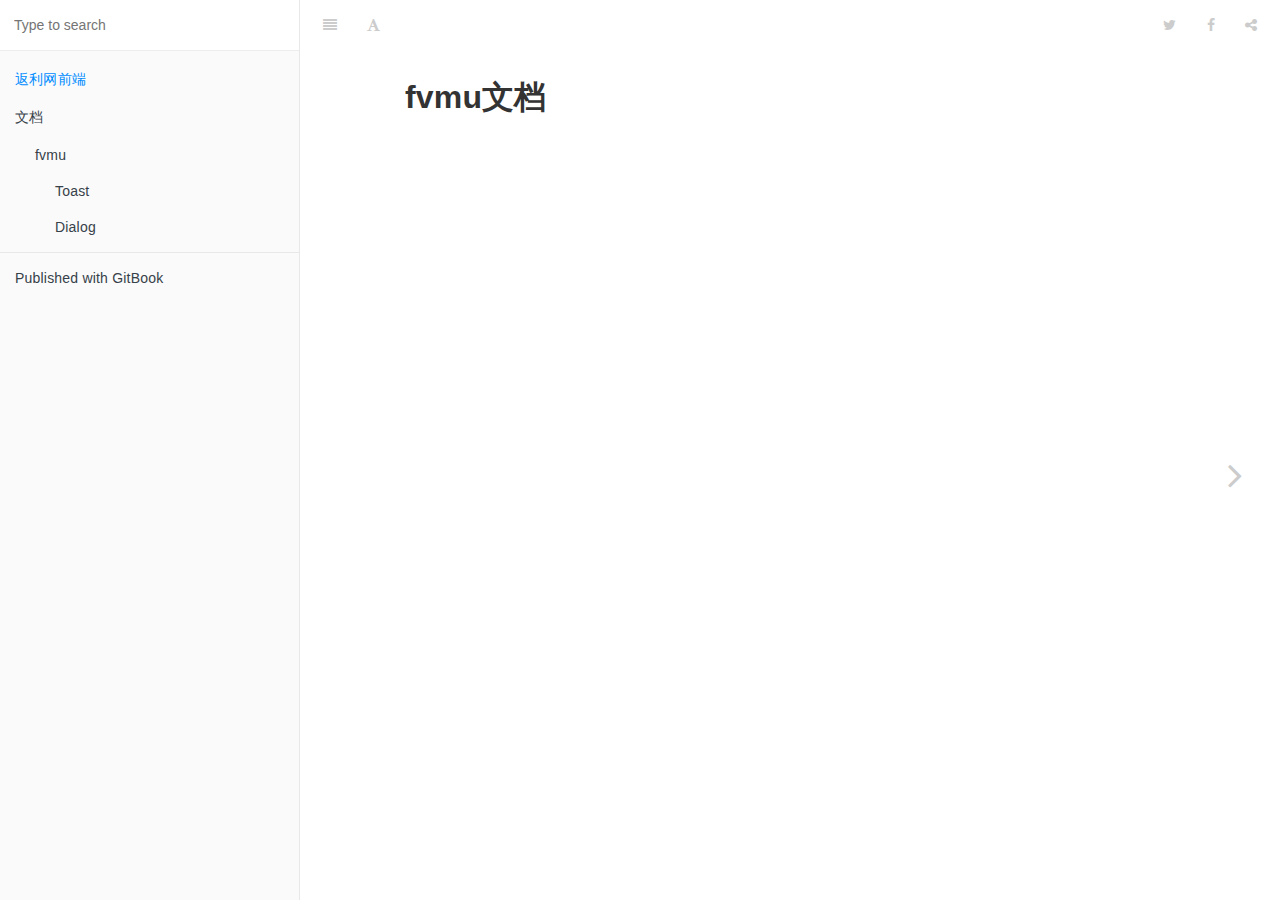
==== commit b8353b07: "travis自动构建gitbook" ====
--- a/docs/index.html
+++ b/docs/index.html
@@ -4,7 +4,7 @@
     <head>
         <meta charset="UTF-8">
         <meta content="text/html; charset=utf-8" http-equiv="Content-Type">
-        <title>Introduction · GitBook</title>
+        <title>返利网前端 · GitBook</title>
         <meta http-equiv="X-UA-Compatible" content="IE=edge" />
         <meta name="description" content="">
         <meta name="generator" content="GitBook 3.2.3">
@@ -57,6 +57,8 @@
     <link rel="shortcut icon" href="gitbook/images/favicon.ico" type="image/x-icon">
 
     
+    <link rel="next" href="doc/" />
+    
     
 
     </head>
@@ -90,11 +92,75 @@
                 <a href="./">
             
                     
-                    Introduction
-            
-                </a>
-            
-
+                    返利网前端
+            
+                </a>
+            
+
+            
+        </li>
+    
+        <li class="chapter " data-level="1.2" data-path="doc/">
+            
+                <a href="doc/">
+            
+                    
+                    文档
+            
+                </a>
+            
+
+            
+            <ul class="articles">
+                
+    
+        <li class="chapter " data-level="1.2.1" data-path="doc/fvmu/">
+            
+                <a href="doc/fvmu/">
+            
+                    
+                    fvmu
+            
+                </a>
+            
+
+            
+            <ul class="articles">
+                
+    
+        <li class="chapter " data-level="1.2.1.1" data-path="doc/fvmu/toast.html">
+            
+                <a href="doc/fvmu/toast.html">
+            
+                    
+                    Toast
+            
+                </a>
+            
+
+            
+        </li>
+    
+        <li class="chapter " data-level="1.2.1.2" data-path="doc/fvmu/toast.html">
+            
+                <a href="doc/fvmu/toast.html">
+            
+                    
+                    Dialog
+            
+                </a>
+            
+
+            
+        </li>
+    
+
+            </ul>
+            
+        </li>
+    
+
+            </ul>
             
         </li>
     
@@ -128,7 +194,7 @@
     <!-- Title -->
     <h1>
         <i class="fa fa-circle-o-notch fa-spin"></i>
-        <a href="." >Introduction</a>
+        <a href="." >返利网前端</a>
     </h1>
 </div>
 
@@ -172,6 +238,10 @@
             
                 
                 
+                <a href="doc/" class="navigation navigation-next navigation-unique" aria-label="Next page: 文档">
+                    <i class="fa fa-angle-right"></i>
+                </a>
+                
             
         
     </div>
@@ -179,7 +249,7 @@
     <script>
         var gitbook = gitbook || [];
         gitbook.push(function() {
-            gitbook.page.hasChanged({"page":{"title":"Introduction","level":"1.1","depth":1,"dir":"ltr"},"config":{"gitbook":"*","theme":"default","variables":{},"plugins":[],"pluginsConfig":{"highlight":{},"search":{},"lunr":{"maxIndexSize":1000000,"ignoreSpecialCharacters":false},"sharing":{"facebook":true,"twitter":true,"google":false,"weibo":false,"instapaper":false,"vk":false,"all":["facebook","google","twitter","weibo","instapaper"]},"fontsettings":{"theme":"white","family":"sans","size":2},"theme-default":{"styles":{"website":"styles/website.css","pdf":"styles/pdf.css","epub":"styles/epub.css","mobi":"styles/mobi.css","ebook":"styles/ebook.css","print":"styles/print.css"},"showLevel":false}},"structure":{"langs":"LANGS.md","readme":"README.md","glossary":"GLOSSARY.md","summary":"SUMMARY.md"},"pdf":{"pageNumbers":true,"fontSize":12,"fontFamily":"Arial","paperSize":"a4","chapterMark":"pagebreak","pageBreaksBefore":"/","margin":{"right":62,"left":62,"top":56,"bottom":56}},"styles":{"website":"styles/website.css","pdf":"styles/pdf.css","epub":"styles/epub.css","mobi":"styles/mobi.css","ebook":"styles/ebook.css","print":"styles/print.css"}},"file":{"path":"README.MD","mtime":"2018-05-11T04:02:07.594Z","type":"markdown"},"gitbook":{"version":"3.2.3","time":"2018-05-11T05:44:29.492Z"},"basePath":".","book":{"language":""}});
+            gitbook.page.hasChanged({"page":{"title":"返利网前端","level":"1.1","depth":1,"next":{"title":"文档","level":"1.2","depth":1,"path":"doc/README.MD","ref":"doc/README.MD","articles":[{"title":"fvmu","level":"1.2.1","depth":2,"path":"doc/fvmu/README.MD","ref":"doc/fvmu/README.MD","articles":[{"title":"Toast","level":"1.2.1.1","depth":3,"path":"doc/fvmu/toast.md","ref":"doc/fvmu/toast.md","articles":[]},{"title":"Dialog","level":"1.2.1.2","depth":3,"path":"doc/fvmu/toast.md","ref":"doc/fvmu/toast.md","articles":[]}]}]},"dir":"ltr"},"config":{"gitbook":"*","theme":"default","variables":{},"plugins":[],"pluginsConfig":{"highlight":{},"search":{},"lunr":{"maxIndexSize":1000000,"ignoreSpecialCharacters":false},"sharing":{"facebook":true,"twitter":true,"google":false,"weibo":false,"instapaper":false,"vk":false,"all":["facebook","google","twitter","weibo","instapaper"]},"fontsettings":{"theme":"white","family":"sans","size":2},"theme-default":{"styles":{"website":"styles/website.css","pdf":"styles/pdf.css","epub":"styles/epub.css","mobi":"styles/mobi.css","ebook":"styles/ebook.css","print":"styles/print.css"},"showLevel":false}},"structure":{"langs":"LANGS.md","readme":"README.md","glossary":"GLOSSARY.md","summary":"SUMMARY.md"},"pdf":{"pageNumbers":true,"fontSize":12,"fontFamily":"Arial","paperSize":"a4","chapterMark":"pagebreak","pageBreaksBefore":"/","margin":{"right":62,"left":62,"top":56,"bottom":56}},"styles":{"website":"styles/website.css","pdf":"styles/pdf.css","epub":"styles/epub.css","mobi":"styles/mobi.css","ebook":"styles/ebook.css","print":"styles/print.css"}},"file":{"path":"README.MD","mtime":"2018-05-11T10:06:59.394Z","type":"markdown"},"gitbook":{"version":"3.2.3","time":"2018-05-11T10:07:33.816Z"},"basePath":".","book":{"language":""}});
         });
     </script>
 </div>
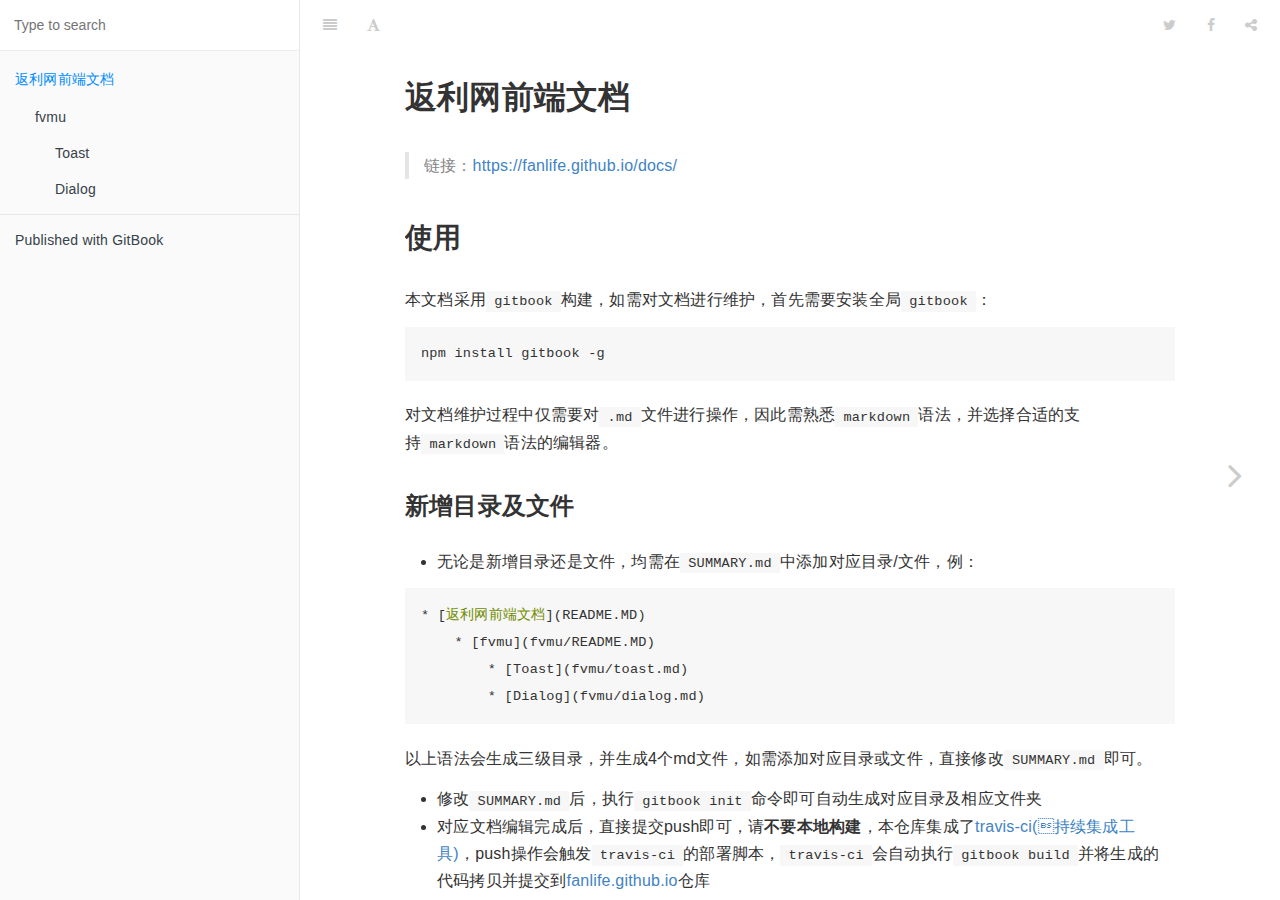
==== commit 1a26f0ba: "travis自动构建docs" ====
--- a/docs/index.html
+++ b/docs/index.html
@@ -4,7 +4,7 @@
     <head>
         <meta charset="UTF-8">
         <meta content="text/html; charset=utf-8" http-equiv="Content-Type">
-        <title>返利网前端 · GitBook</title>
+        <title>返利网前端文档 · GitBook</title>
         <meta http-equiv="X-UA-Compatible" content="IE=edge" />
         <meta name="description" content="">
         <meta name="generator" content="GitBook 3.2.3">
@@ -57,7 +57,7 @@
     <link rel="shortcut icon" href="gitbook/images/favicon.ico" type="image/x-icon">
 
     
-    <link rel="next" href="doc/" />
+    <link rel="next" href="fvmu/" />
     
     
 
@@ -92,20 +92,7 @@
                 <a href="./">
             
                     
-                    返利网前端
-            
-                </a>
-            
-
-            
-        </li>
-    
-        <li class="chapter " data-level="1.2" data-path="doc/">
-            
-                <a href="doc/">
-            
-                    
-                    文档
+                    返利网前端文档
             
                 </a>
             
@@ -114,9 +101,9 @@
             <ul class="articles">
                 
     
-        <li class="chapter " data-level="1.2.1" data-path="doc/fvmu/">
-            
-                <a href="doc/fvmu/">
+        <li class="chapter " data-level="1.1.1" data-path="fvmu/">
+            
+                <a href="fvmu/">
             
                     
                     fvmu
@@ -128,9 +115,9 @@
             <ul class="articles">
                 
     
-        <li class="chapter " data-level="1.2.1.1" data-path="doc/fvmu/toast.html">
-            
-                <a href="doc/fvmu/toast.html">
+        <li class="chapter " data-level="1.1.1.1" data-path="fvmu/plugins/toast.html">
+            
+                <a href="fvmu/plugins/toast.html">
             
                     
                     Toast
@@ -141,9 +128,9 @@
             
         </li>
     
-        <li class="chapter " data-level="1.2.1.2" data-path="doc/fvmu/toast.html">
-            
-                <a href="doc/fvmu/toast.html">
+        <li class="chapter " data-level="1.1.1.2" data-path="fvmu/plugins/dialog.html">
+            
+                <a href="fvmu/plugins/dialog.html">
             
                     
                     Dialog
@@ -194,7 +181,7 @@
     <!-- Title -->
     <h1>
         <i class="fa fa-circle-o-notch fa-spin"></i>
-        <a href="." >返利网前端</a>
+        <a href="." >返利网前端文档</a>
     </h1>
 </div>
 
@@ -209,7 +196,29 @@
     
                                 <section class="normal markdown-section">
                                 
-                                <h1 id="fvmu&#x6587;&#x6863;">fvmu&#x6587;&#x6863;</h1>
+                                <h1 id="&#x8FD4;&#x5229;&#x7F51;&#x524D;&#x7AEF;&#x6587;&#x6863;">&#x8FD4;&#x5229;&#x7F51;&#x524D;&#x7AEF;&#x6587;&#x6863;</h1>
+<blockquote>
+<p>&#x94FE;&#x63A5;&#xFF1A;<a href="https://fanlife.github.io/docs/" target="_blank">https://fanlife.github.io/docs/</a></p>
+</blockquote>
+<h2 id="&#x4F7F;&#x7528;">&#x4F7F;&#x7528;</h2>
+<p>&#x672C;&#x6587;&#x6863;&#x91C7;&#x7528;<code>gitbook</code>&#x6784;&#x5EFA;&#xFF0C;&#x5982;&#x9700;&#x5BF9;&#x6587;&#x6863;&#x8FDB;&#x884C;&#x7EF4;&#x62A4;&#xFF0C;&#x9996;&#x5148;&#x9700;&#x8981;&#x5B89;&#x88C5;&#x5168;&#x5C40;<code>gitbook</code>&#xFF1A;</p>
+<pre><code class="lang-shell">npm install gitbook -g
+</code></pre>
+<p>&#x5BF9;&#x6587;&#x6863;&#x7EF4;&#x62A4;&#x8FC7;&#x7A0B;&#x4E2D;&#x4EC5;&#x9700;&#x8981;&#x5BF9;<code>.md</code>&#x6587;&#x4EF6;&#x8FDB;&#x884C;&#x64CD;&#x4F5C;&#xFF0C;&#x56E0;&#x6B64;&#x9700;&#x719F;&#x6089;<code>markdown</code>&#x8BED;&#x6CD5;&#xFF0C;&#x5E76;&#x9009;&#x62E9;&#x5408;&#x9002;&#x7684;&#x652F;&#x6301;<code>markdown</code>&#x8BED;&#x6CD5;&#x7684;&#x7F16;&#x8F91;&#x5668;&#x3002;</p>
+<h3 id="&#x65B0;&#x589E;&#x76EE;&#x5F55;&#x53CA;&#x6587;&#x4EF6;">&#x65B0;&#x589E;&#x76EE;&#x5F55;&#x53CA;&#x6587;&#x4EF6;</h3>
+<ul>
+<li>&#x65E0;&#x8BBA;&#x662F;&#x65B0;&#x589E;&#x76EE;&#x5F55;&#x8FD8;&#x662F;&#x6587;&#x4EF6;&#xFF0C;&#x5747;&#x9700;&#x5728;<code>SUMMARY.md</code>&#x4E2D;&#x6DFB;&#x52A0;&#x5BF9;&#x5E94;&#x76EE;&#x5F55;/&#x6587;&#x4EF6;&#xFF0C;&#x4F8B;&#xFF1A;</li>
+</ul>
+<pre><code class="lang-markdown"><span class="hljs-bullet">* </span>[<span class="hljs-string">&#x8FD4;&#x5229;&#x7F51;&#x524D;&#x7AEF;&#x6587;&#x6863;</span>](<span class="hljs-link">README.MD</span>)
+<span class="hljs-code">    * [fvmu](fvmu/README.MD)</span>
+<span class="hljs-code">        * [Toast](fvmu/toast.md)</span>
+<span class="hljs-code">        * [Dialog](fvmu/dialog.md)</span>
+</code></pre>
+<p>&#x4EE5;&#x4E0A;&#x8BED;&#x6CD5;&#x4F1A;&#x751F;&#x6210;&#x4E09;&#x7EA7;&#x76EE;&#x5F55;&#xFF0C;&#x5E76;&#x751F;&#x6210;4&#x4E2A;md&#x6587;&#x4EF6;&#xFF0C;&#x5982;&#x9700;&#x6DFB;&#x52A0;&#x5BF9;&#x5E94;&#x76EE;&#x5F55;&#x6216;&#x6587;&#x4EF6;&#xFF0C;&#x76F4;&#x63A5;&#x4FEE;&#x6539;<code>SUMMARY.md</code>&#x5373;&#x53EF;&#x3002;</p>
+<ul>
+<li>&#x4FEE;&#x6539;<code>SUMMARY.md</code>&#x540E;&#xFF0C;&#x6267;&#x884C;<code>gitbook init</code>&#x547D;&#x4EE4;&#x5373;&#x53EF;&#x81EA;&#x52A8;&#x751F;&#x6210;&#x5BF9;&#x5E94;&#x76EE;&#x5F55;&#x53CA;&#x76F8;&#x5E94;&#x6587;&#x4EF6;&#x5939;</li>
+<li>&#x5BF9;&#x5E94;&#x6587;&#x6863;&#x7F16;&#x8F91;&#x5B8C;&#x6210;&#x540E;&#xFF0C;&#x76F4;&#x63A5;&#x63D0;&#x4EA4;push&#x5373;&#x53EF;&#xFF0C;&#x8BF7;<strong>&#x4E0D;&#x8981;&#x672C;&#x5730;&#x6784;&#x5EFA;</strong>&#xFF0C;&#x672C;&#x4ED3;&#x5E93;&#x96C6;&#x6210;&#x4E86;<a href="https://travis-ci.org/" target="_blank">travis-ci(&#x6301;&#x7EED;&#x96C6;&#x6210;&#x5DE5;&#x5177;)</a>&#xFF0C;push&#x64CD;&#x4F5C;&#x4F1A;&#x89E6;&#x53D1;<code>travis-ci</code>&#x7684;&#x90E8;&#x7F72;&#x811A;&#x672C;&#xFF0C;<code>travis-ci</code>&#x4F1A;&#x81EA;&#x52A8;&#x6267;&#x884C;<code>gitbook build</code>&#x5E76;&#x5C06;&#x751F;&#x6210;&#x7684;&#x4EE3;&#x7801;&#x62F7;&#x8D1D;&#x5E76;&#x63D0;&#x4EA4;&#x5230;<a href="https://github.com/fanlife/fanlife.github.io" target="_blank">fanlife.github.io</a>&#x4ED3;&#x5E93;</li>
+</ul>
 
                                 
                                 </section>
@@ -238,7 +247,7 @@
             
                 
                 
-                <a href="doc/" class="navigation navigation-next navigation-unique" aria-label="Next page: 文档">
+                <a href="fvmu/" class="navigation navigation-next navigation-unique" aria-label="Next page: fvmu">
                     <i class="fa fa-angle-right"></i>
                 </a>
                 
@@ -249,7 +258,7 @@
     <script>
         var gitbook = gitbook || [];
         gitbook.push(function() {
-            gitbook.page.hasChanged({"page":{"title":"返利网前端","level":"1.1","depth":1,"next":{"title":"文档","level":"1.2","depth":1,"path":"doc/README.MD","ref":"doc/README.MD","articles":[{"title":"fvmu","level":"1.2.1","depth":2,"path":"doc/fvmu/README.MD","ref":"doc/fvmu/README.MD","articles":[{"title":"Toast","level":"1.2.1.1","depth":3,"path":"doc/fvmu/toast.md","ref":"doc/fvmu/toast.md","articles":[]},{"title":"Dialog","level":"1.2.1.2","depth":3,"path":"doc/fvmu/toast.md","ref":"doc/fvmu/toast.md","articles":[]}]}]},"dir":"ltr"},"config":{"gitbook":"*","theme":"default","variables":{},"plugins":[],"pluginsConfig":{"highlight":{},"search":{},"lunr":{"maxIndexSize":1000000,"ignoreSpecialCharacters":false},"sharing":{"facebook":true,"twitter":true,"google":false,"weibo":false,"instapaper":false,"vk":false,"all":["facebook","google","twitter","weibo","instapaper"]},"fontsettings":{"theme":"white","family":"sans","size":2},"theme-default":{"styles":{"website":"styles/website.css","pdf":"styles/pdf.css","epub":"styles/epub.css","mobi":"styles/mobi.css","ebook":"styles/ebook.css","print":"styles/print.css"},"showLevel":false}},"structure":{"langs":"LANGS.md","readme":"README.md","glossary":"GLOSSARY.md","summary":"SUMMARY.md"},"pdf":{"pageNumbers":true,"fontSize":12,"fontFamily":"Arial","paperSize":"a4","chapterMark":"pagebreak","pageBreaksBefore":"/","margin":{"right":62,"left":62,"top":56,"bottom":56}},"styles":{"website":"styles/website.css","pdf":"styles/pdf.css","epub":"styles/epub.css","mobi":"styles/mobi.css","ebook":"styles/ebook.css","print":"styles/print.css"}},"file":{"path":"README.MD","mtime":"2018-05-11T10:06:59.394Z","type":"markdown"},"gitbook":{"version":"3.2.3","time":"2018-05-11T10:07:33.816Z"},"basePath":".","book":{"language":""}});
+            gitbook.page.hasChanged({"page":{"title":"返利网前端文档","level":"1.1","depth":1,"next":{"title":"fvmu","level":"1.1.1","depth":2,"path":"fvmu/README.MD","ref":"fvmu/README.MD","articles":[{"title":"Toast","level":"1.1.1.1","depth":3,"path":"fvmu/plugins/toast.md","ref":"fvmu/plugins/toast.md","articles":[]},{"title":"Dialog","level":"1.1.1.2","depth":3,"path":"fvmu/plugins/dialog.md","ref":"fvmu/plugins/dialog.md","articles":[]}]},"dir":"ltr"},"config":{"gitbook":"*","theme":"default","variables":{},"plugins":[],"pluginsConfig":{"highlight":{},"search":{},"lunr":{"maxIndexSize":1000000,"ignoreSpecialCharacters":false},"sharing":{"facebook":true,"twitter":true,"google":false,"weibo":false,"instapaper":false,"vk":false,"all":["facebook","google","twitter","weibo","instapaper"]},"fontsettings":{"theme":"white","family":"sans","size":2},"theme-default":{"styles":{"website":"styles/website.css","pdf":"styles/pdf.css","epub":"styles/epub.css","mobi":"styles/mobi.css","ebook":"styles/ebook.css","print":"styles/print.css"},"showLevel":false}},"structure":{"langs":"LANGS.md","readme":"README.md","glossary":"GLOSSARY.md","summary":"SUMMARY.md"},"pdf":{"pageNumbers":true,"fontSize":12,"fontFamily":"Arial","paperSize":"a4","chapterMark":"pagebreak","pageBreaksBefore":"/","margin":{"right":62,"left":62,"top":56,"bottom":56}},"styles":{"website":"styles/website.css","pdf":"styles/pdf.css","epub":"styles/epub.css","mobi":"styles/mobi.css","ebook":"styles/ebook.css","print":"styles/print.css"}},"file":{"path":"README.MD","mtime":"2018-05-12T08:09:10.709Z","type":"markdown"},"gitbook":{"version":"3.2.3","time":"2018-05-12T08:09:57.970Z"},"basePath":".","book":{"language":""}});
         });
     </script>
 </div>
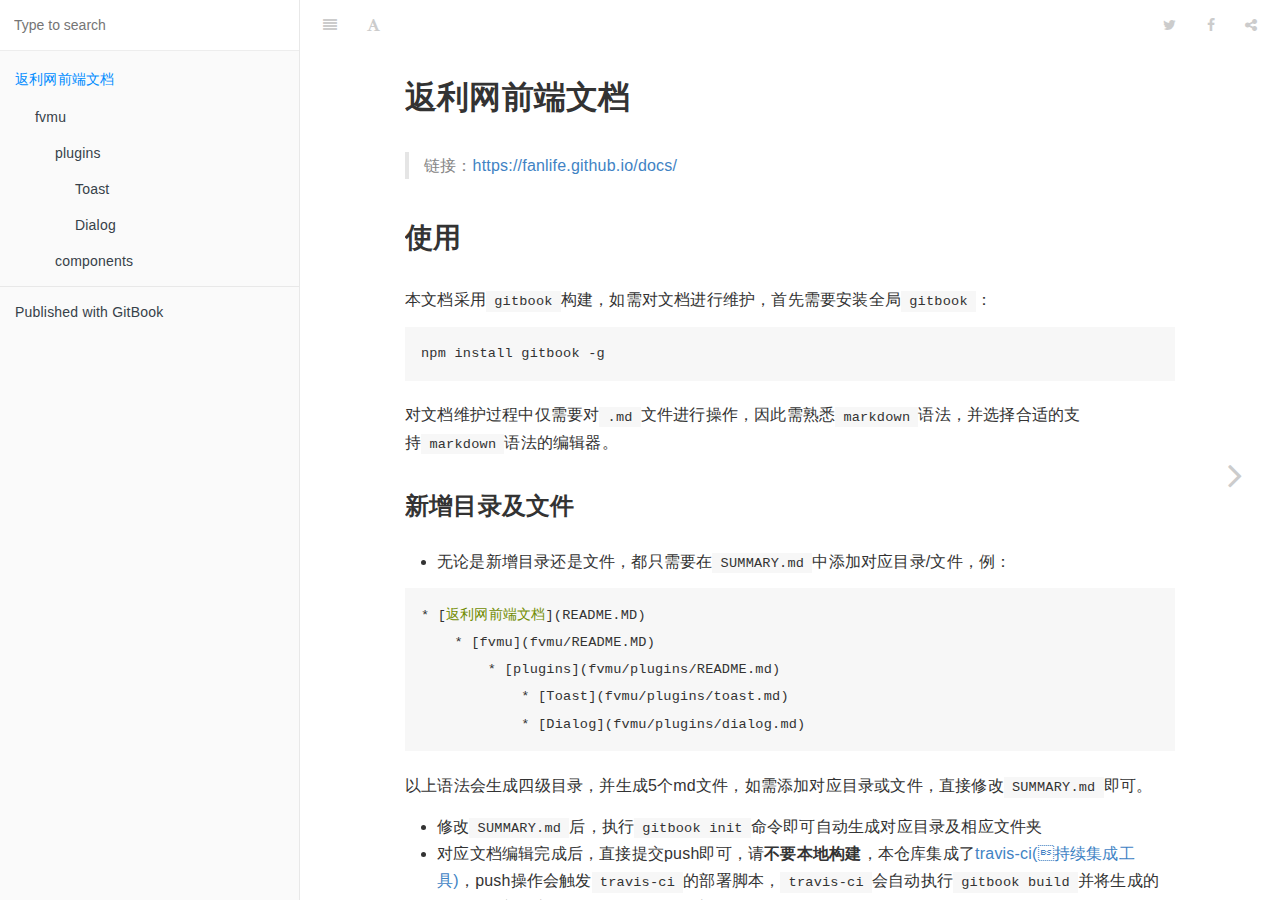
==== commit 9400da0f: "travis自动构建docs" ====
--- a/docs/index.html
+++ b/docs/index.html
@@ -115,7 +115,21 @@
             <ul class="articles">
                 
     
-        <li class="chapter " data-level="1.1.1.1" data-path="fvmu/plugins/toast.html">
+        <li class="chapter " data-level="1.1.1.1" data-path="fvmu/plugins/">
+            
+                <a href="fvmu/plugins/">
+            
+                    
+                    plugins
+            
+                </a>
+            
+
+            
+            <ul class="articles">
+                
+    
+        <li class="chapter " data-level="1.1.1.1.1" data-path="fvmu/plugins/toast.html">
             
                 <a href="fvmu/plugins/toast.html">
             
@@ -128,12 +142,30 @@
             
         </li>
     
-        <li class="chapter " data-level="1.1.1.2" data-path="fvmu/plugins/dialog.html">
+        <li class="chapter " data-level="1.1.1.1.2" data-path="fvmu/plugins/dialog.html">
             
                 <a href="fvmu/plugins/dialog.html">
             
                     
                     Dialog
+            
+                </a>
+            
+
+            
+        </li>
+    
+
+            </ul>
+            
+        </li>
+    
+        <li class="chapter " data-level="1.1.1.2" data-path="fvmu/components/">
+            
+                <a href="fvmu/components/">
+            
+                    
+                    components
             
                 </a>
             
@@ -207,14 +239,15 @@
 <p>&#x5BF9;&#x6587;&#x6863;&#x7EF4;&#x62A4;&#x8FC7;&#x7A0B;&#x4E2D;&#x4EC5;&#x9700;&#x8981;&#x5BF9;<code>.md</code>&#x6587;&#x4EF6;&#x8FDB;&#x884C;&#x64CD;&#x4F5C;&#xFF0C;&#x56E0;&#x6B64;&#x9700;&#x719F;&#x6089;<code>markdown</code>&#x8BED;&#x6CD5;&#xFF0C;&#x5E76;&#x9009;&#x62E9;&#x5408;&#x9002;&#x7684;&#x652F;&#x6301;<code>markdown</code>&#x8BED;&#x6CD5;&#x7684;&#x7F16;&#x8F91;&#x5668;&#x3002;</p>
 <h3 id="&#x65B0;&#x589E;&#x76EE;&#x5F55;&#x53CA;&#x6587;&#x4EF6;">&#x65B0;&#x589E;&#x76EE;&#x5F55;&#x53CA;&#x6587;&#x4EF6;</h3>
 <ul>
-<li>&#x65E0;&#x8BBA;&#x662F;&#x65B0;&#x589E;&#x76EE;&#x5F55;&#x8FD8;&#x662F;&#x6587;&#x4EF6;&#xFF0C;&#x5747;&#x9700;&#x5728;<code>SUMMARY.md</code>&#x4E2D;&#x6DFB;&#x52A0;&#x5BF9;&#x5E94;&#x76EE;&#x5F55;/&#x6587;&#x4EF6;&#xFF0C;&#x4F8B;&#xFF1A;</li>
+<li>&#x65E0;&#x8BBA;&#x662F;&#x65B0;&#x589E;&#x76EE;&#x5F55;&#x8FD8;&#x662F;&#x6587;&#x4EF6;&#xFF0C;&#x90FD;&#x53EA;&#x9700;&#x8981;&#x5728;<code>SUMMARY.md</code>&#x4E2D;&#x6DFB;&#x52A0;&#x5BF9;&#x5E94;&#x76EE;&#x5F55;/&#x6587;&#x4EF6;&#xFF0C;&#x4F8B;&#xFF1A;</li>
 </ul>
 <pre><code class="lang-markdown"><span class="hljs-bullet">* </span>[<span class="hljs-string">&#x8FD4;&#x5229;&#x7F51;&#x524D;&#x7AEF;&#x6587;&#x6863;</span>](<span class="hljs-link">README.MD</span>)
 <span class="hljs-code">    * [fvmu](fvmu/README.MD)</span>
-<span class="hljs-code">        * [Toast](fvmu/toast.md)</span>
-<span class="hljs-code">        * [Dialog](fvmu/dialog.md)</span>
+<span class="hljs-code">        * [plugins](fvmu/plugins/README.md)</span>
+<span class="hljs-code">            * [Toast](fvmu/plugins/toast.md)</span>
+<span class="hljs-code">            * [Dialog](fvmu/plugins/dialog.md)</span>
 </code></pre>
-<p>&#x4EE5;&#x4E0A;&#x8BED;&#x6CD5;&#x4F1A;&#x751F;&#x6210;&#x4E09;&#x7EA7;&#x76EE;&#x5F55;&#xFF0C;&#x5E76;&#x751F;&#x6210;4&#x4E2A;md&#x6587;&#x4EF6;&#xFF0C;&#x5982;&#x9700;&#x6DFB;&#x52A0;&#x5BF9;&#x5E94;&#x76EE;&#x5F55;&#x6216;&#x6587;&#x4EF6;&#xFF0C;&#x76F4;&#x63A5;&#x4FEE;&#x6539;<code>SUMMARY.md</code>&#x5373;&#x53EF;&#x3002;</p>
+<p>&#x4EE5;&#x4E0A;&#x8BED;&#x6CD5;&#x4F1A;&#x751F;&#x6210;&#x56DB;&#x7EA7;&#x76EE;&#x5F55;&#xFF0C;&#x5E76;&#x751F;&#x6210;5&#x4E2A;md&#x6587;&#x4EF6;&#xFF0C;&#x5982;&#x9700;&#x6DFB;&#x52A0;&#x5BF9;&#x5E94;&#x76EE;&#x5F55;&#x6216;&#x6587;&#x4EF6;&#xFF0C;&#x76F4;&#x63A5;&#x4FEE;&#x6539;<code>SUMMARY.md</code>&#x5373;&#x53EF;&#x3002;</p>
 <ul>
 <li>&#x4FEE;&#x6539;<code>SUMMARY.md</code>&#x540E;&#xFF0C;&#x6267;&#x884C;<code>gitbook init</code>&#x547D;&#x4EE4;&#x5373;&#x53EF;&#x81EA;&#x52A8;&#x751F;&#x6210;&#x5BF9;&#x5E94;&#x76EE;&#x5F55;&#x53CA;&#x76F8;&#x5E94;&#x6587;&#x4EF6;&#x5939;</li>
 <li>&#x5BF9;&#x5E94;&#x6587;&#x6863;&#x7F16;&#x8F91;&#x5B8C;&#x6210;&#x540E;&#xFF0C;&#x76F4;&#x63A5;&#x63D0;&#x4EA4;push&#x5373;&#x53EF;&#xFF0C;&#x8BF7;<strong>&#x4E0D;&#x8981;&#x672C;&#x5730;&#x6784;&#x5EFA;</strong>&#xFF0C;&#x672C;&#x4ED3;&#x5E93;&#x96C6;&#x6210;&#x4E86;<a href="https://travis-ci.org/" target="_blank">travis-ci(&#x6301;&#x7EED;&#x96C6;&#x6210;&#x5DE5;&#x5177;)</a>&#xFF0C;push&#x64CD;&#x4F5C;&#x4F1A;&#x89E6;&#x53D1;<code>travis-ci</code>&#x7684;&#x90E8;&#x7F72;&#x811A;&#x672C;&#xFF0C;<code>travis-ci</code>&#x4F1A;&#x81EA;&#x52A8;&#x6267;&#x884C;<code>gitbook build</code>&#x5E76;&#x5C06;&#x751F;&#x6210;&#x7684;&#x4EE3;&#x7801;&#x62F7;&#x8D1D;&#x5E76;&#x63D0;&#x4EA4;&#x5230;<a href="https://github.com/fanlife/fanlife.github.io" target="_blank">fanlife.github.io</a>&#x4ED3;&#x5E93;</li>
@@ -258,7 +291,7 @@
     <script>
         var gitbook = gitbook || [];
         gitbook.push(function() {
-            gitbook.page.hasChanged({"page":{"title":"返利网前端文档","level":"1.1","depth":1,"next":{"title":"fvmu","level":"1.1.1","depth":2,"path":"fvmu/README.MD","ref":"fvmu/README.MD","articles":[{"title":"Toast","level":"1.1.1.1","depth":3,"path":"fvmu/plugins/toast.md","ref":"fvmu/plugins/toast.md","articles":[]},{"title":"Dialog","level":"1.1.1.2","depth":3,"path":"fvmu/plugins/dialog.md","ref":"fvmu/plugins/dialog.md","articles":[]}]},"dir":"ltr"},"config":{"gitbook":"*","theme":"default","variables":{},"plugins":[],"pluginsConfig":{"highlight":{},"search":{},"lunr":{"maxIndexSize":1000000,"ignoreSpecialCharacters":false},"sharing":{"facebook":true,"twitter":true,"google":false,"weibo":false,"instapaper":false,"vk":false,"all":["facebook","google","twitter","weibo","instapaper"]},"fontsettings":{"theme":"white","family":"sans","size":2},"theme-default":{"styles":{"website":"styles/website.css","pdf":"styles/pdf.css","epub":"styles/epub.css","mobi":"styles/mobi.css","ebook":"styles/ebook.css","print":"styles/print.css"},"showLevel":false}},"structure":{"langs":"LANGS.md","readme":"README.md","glossary":"GLOSSARY.md","summary":"SUMMARY.md"},"pdf":{"pageNumbers":true,"fontSize":12,"fontFamily":"Arial","paperSize":"a4","chapterMark":"pagebreak","pageBreaksBefore":"/","margin":{"right":62,"left":62,"top":56,"bottom":56}},"styles":{"website":"styles/website.css","pdf":"styles/pdf.css","epub":"styles/epub.css","mobi":"styles/mobi.css","ebook":"styles/ebook.css","print":"styles/print.css"}},"file":{"path":"README.MD","mtime":"2018-05-12T08:09:10.709Z","type":"markdown"},"gitbook":{"version":"3.2.3","time":"2018-05-12T08:09:57.970Z"},"basePath":".","book":{"language":""}});
+            gitbook.page.hasChanged({"page":{"title":"返利网前端文档","level":"1.1","depth":1,"next":{"title":"fvmu","level":"1.1.1","depth":2,"path":"fvmu/README.MD","ref":"fvmu/README.MD","articles":[{"title":"plugins","level":"1.1.1.1","depth":3,"path":"fvmu/plugins/README.md","ref":"fvmu/plugins/README.md","articles":[{"title":"Toast","level":"1.1.1.1.1","depth":4,"path":"fvmu/plugins/toast.md","ref":"fvmu/plugins/toast.md","articles":[]},{"title":"Dialog","level":"1.1.1.1.2","depth":4,"path":"fvmu/plugins/dialog.md","ref":"fvmu/plugins/dialog.md","articles":[]}]},{"title":"components","level":"1.1.1.2","depth":3,"path":"fvmu/components/README.md","ref":"fvmu/components/README.md","articles":[]}]},"dir":"ltr"},"config":{"gitbook":"*","theme":"default","variables":{},"plugins":[],"pluginsConfig":{"highlight":{},"search":{},"lunr":{"maxIndexSize":1000000,"ignoreSpecialCharacters":false},"sharing":{"facebook":true,"twitter":true,"google":false,"weibo":false,"instapaper":false,"vk":false,"all":["facebook","google","twitter","weibo","instapaper"]},"fontsettings":{"theme":"white","family":"sans","size":2},"theme-default":{"styles":{"website":"styles/website.css","pdf":"styles/pdf.css","epub":"styles/epub.css","mobi":"styles/mobi.css","ebook":"styles/ebook.css","print":"styles/print.css"},"showLevel":false}},"structure":{"langs":"LANGS.md","readme":"README.md","glossary":"GLOSSARY.md","summary":"SUMMARY.md"},"pdf":{"pageNumbers":true,"fontSize":12,"fontFamily":"Arial","paperSize":"a4","chapterMark":"pagebreak","pageBreaksBefore":"/","margin":{"right":62,"left":62,"top":56,"bottom":56}},"styles":{"website":"styles/website.css","pdf":"styles/pdf.css","epub":"styles/epub.css","mobi":"styles/mobi.css","ebook":"styles/ebook.css","print":"styles/print.css"}},"file":{"path":"README.MD","mtime":"2018-05-12T09:56:39.277Z","type":"markdown"},"gitbook":{"version":"3.2.3","time":"2018-05-12T09:57:40.722Z"},"basePath":".","book":{"language":""}});
         });
     </script>
 </div>
